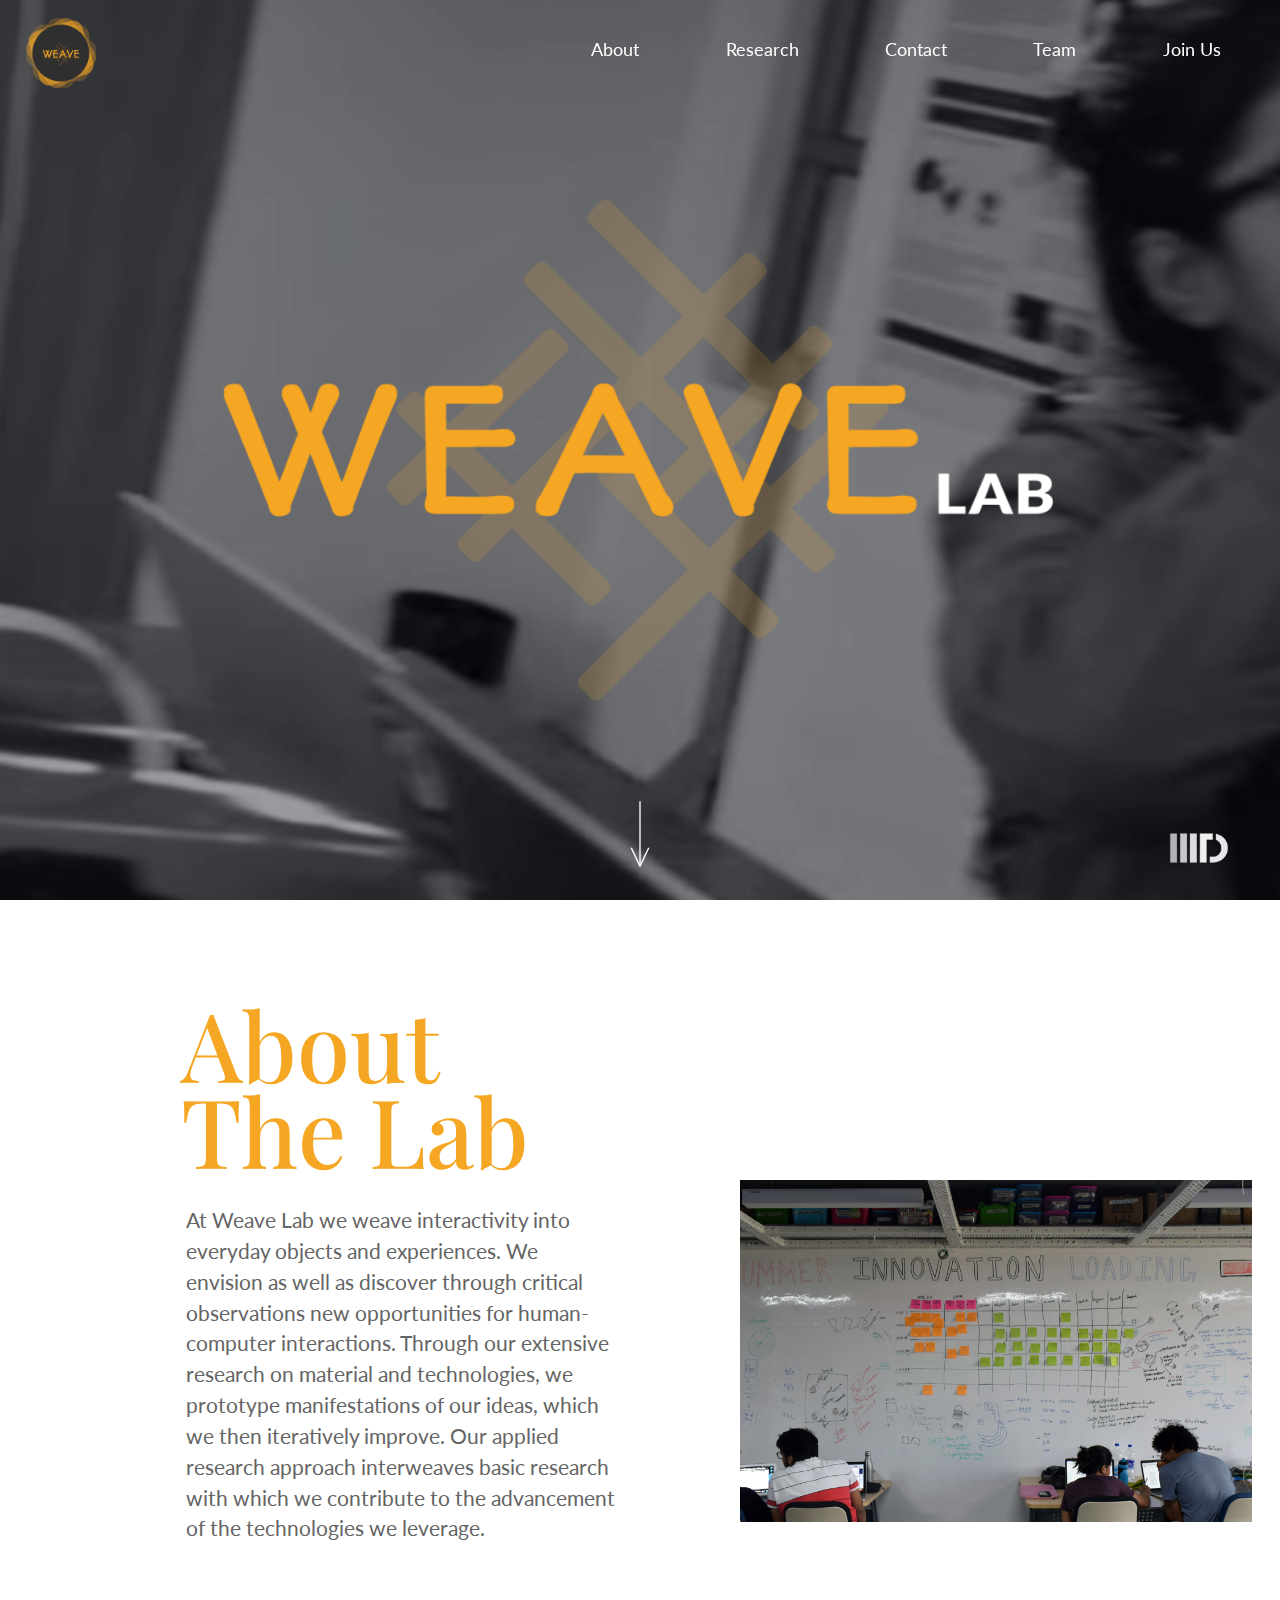
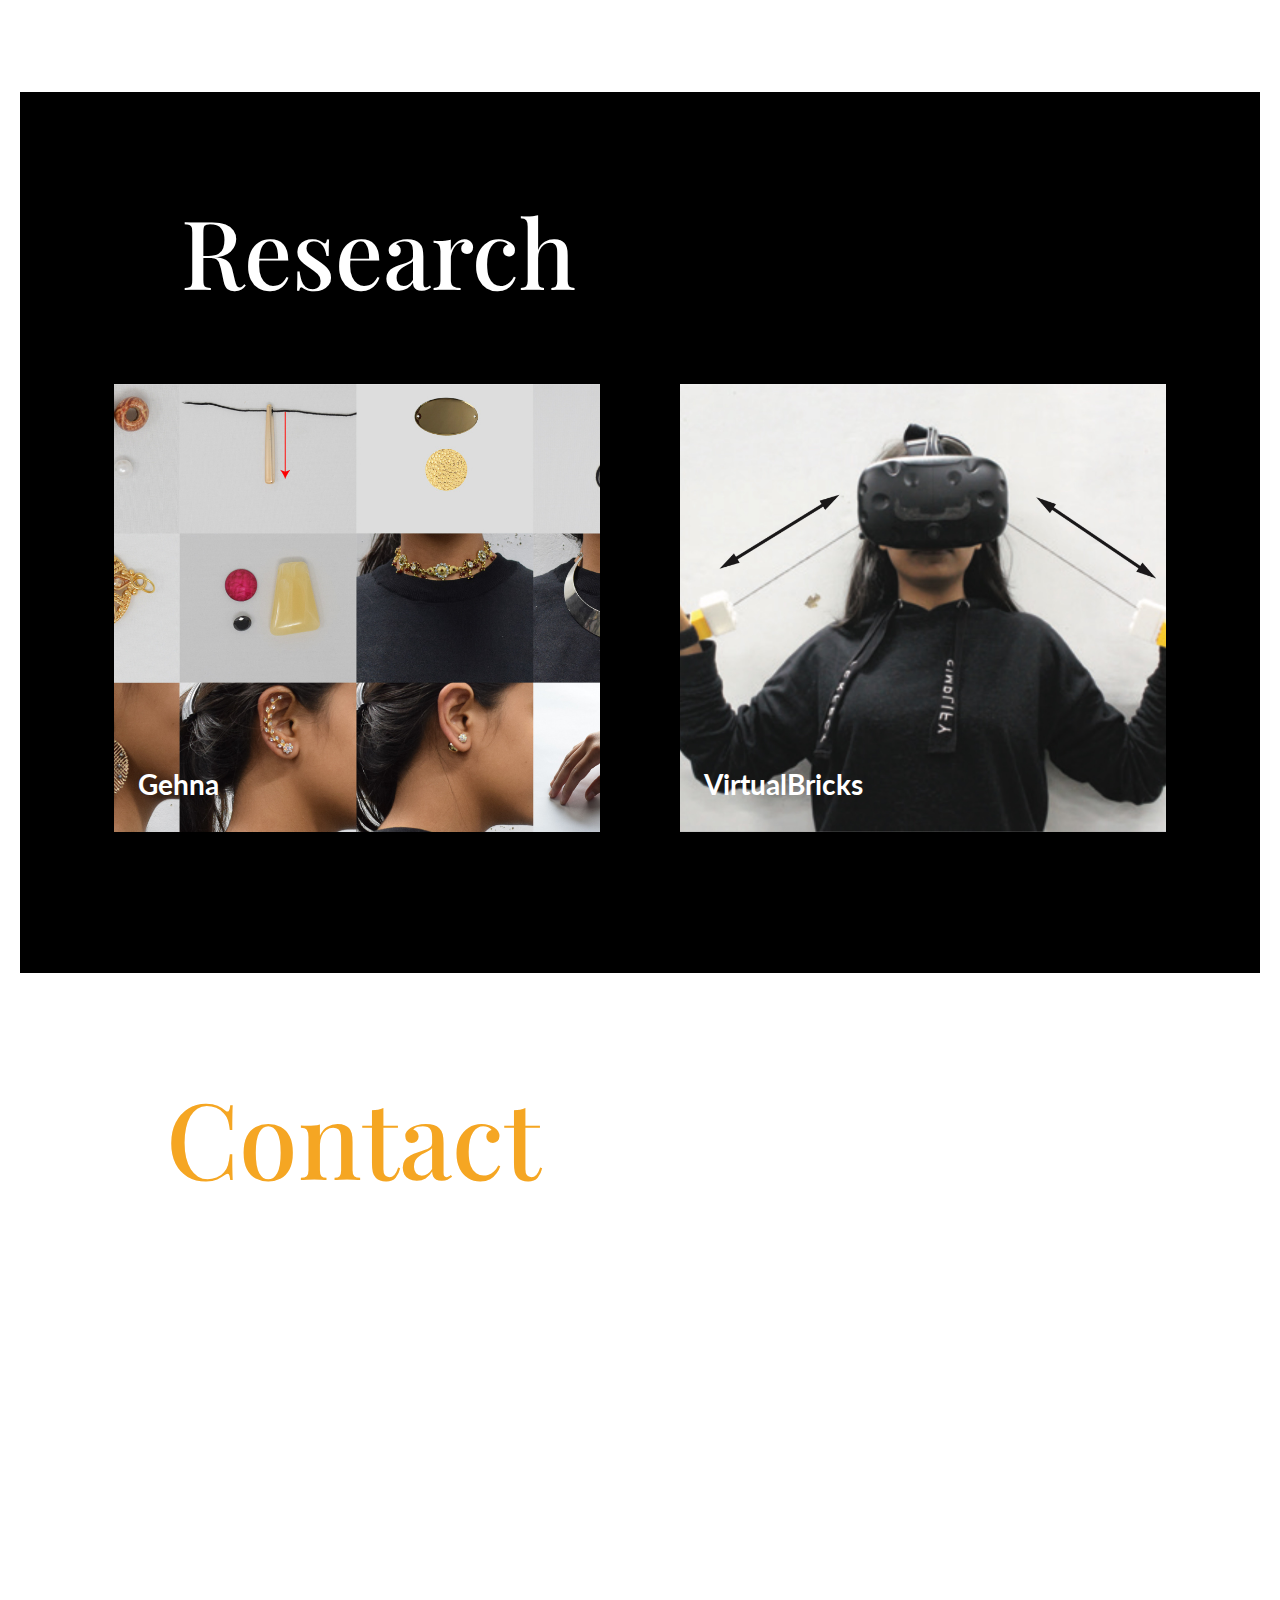
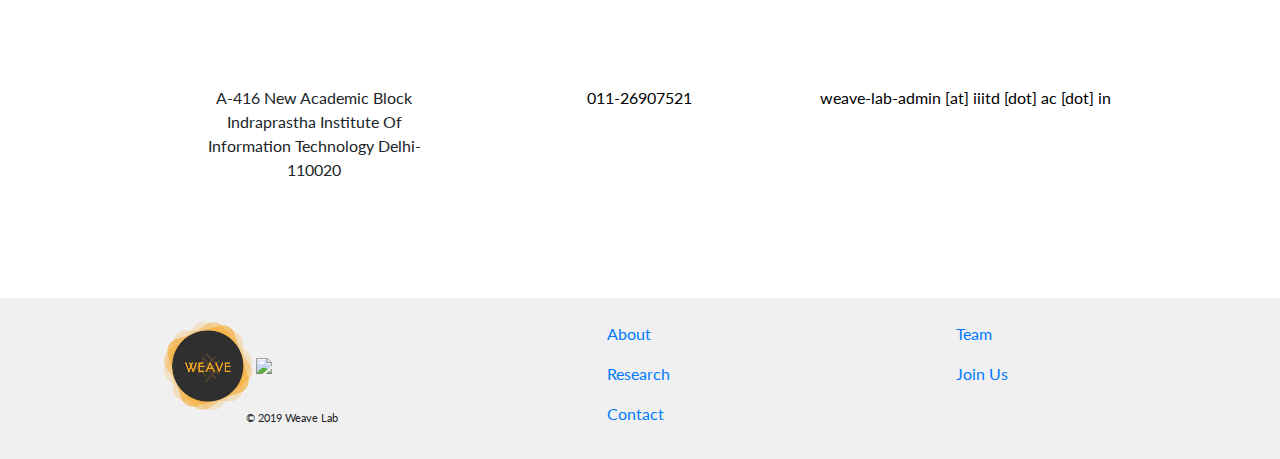
==== index.html @ 2f7e731e "Update index.html" ====
<!DOCTYPE html>
<html lang="en">
<head>
    <meta charset="utf-8"/>
    <meta http-equiv="X-UA-Compatible" content="IE=edge">
    <title>Weave Lab</title>
    <meta name="viewport" content="width=device-width, initial-scale=1, shrink-to-fit=no">
    <script src="./static/jquery-3.2.1.slim.min.js"></script>
    <script src="./static/popper.min.js"></script>
    <script src="./static/bootstrap.min.js"></script>

    <link rel="stylesheet" href="https://maxcdn.bootstrapcdn.com/bootstrap/4.0.0/css/bootstrap.min.css"
          integrity="sha384-Gn5384xqQ1aoWXA+058RXPxPg6fy4IWvTNh0E263XmFcJlSAwiGgFAW/dAiS6JXm" crossorigin="anonymous">
    <link rel="stylesheet" href="https://use.fontawesome.com/releases/v5.6.3/css/all.css"
          integrity="sha384-UHRtZLI+pbxtHCWp1t77Bi1L4ZtiqrqD80Kn4Z8NTSRyMA2Fd33n5dQ8lWUE00s/" crossorigin="anonymous">
    <link rel="stylesheet" type="text/css" media="screen" href="./static/style.css"/>
    <link rel="stylesheet" type="text/css" media="screen" href="./static/media_style.css"/>
    <link href="https://fonts.googleapis.com/css?family=Lato|Playfair+Display" rel="stylesheet">
    <!-- <script src="../static/jquery.scrollify.js" ></script> -->
    <!-- <script src="../static/jquery.scrollTo.min.js" ></script> -->
    <script src="./static/js/main.js"></script>
    <!-- <script src="main.js"></script> -->
</head>

<body data-spy="scroll" data-offset="400" data-target="#menu">
<header>
    <nav class="navbar navbar-expand-lg navbar-dark fixed-top" id="menu">
        <a class="navbar-brand" href="#home"><img src="./static/logo.png" class="logo"></a>
        <button class="navbar-toggler collapsed" type="button" data-toggle="collapse" data-target="#navbarNav"
                aria-controls="navbarNav" aria-expanded="false" aria-label="Toggle navigation">
            <!-- <span class="navbar-toggler-icon"></span> -->
            <span class="icon-bar"></span>
            <span class="icon-bar"></span>
            <span class="icon-bar"></span>
            <span class="sr-only">Toggle navigation</span>

        </button>
        <div class="collapse navbar-collapse" id="navbarNav">
            <ul class="navbar-nav  ml-auto">
                <li class="nav-item">
                    <a class="nav-link" href="#about">About</a>
                </li>
                <li class="nav-item">
                    <a class="nav-link" id="researchDiv" href="#research">Research</a>
                </li>
                <li class="nav-item">
                    <a class="nav-link" href="#contact">Contact</a>
                </li>
                <li class="nav-item">
                    <a class="nav-link" href="docs/team.html">Team</a>
                </li>
                <li class="nav-item">
                    <a class="nav-link" href="docs/joinus.html">Join Us</a>
                </li>
            </ul>
        </div>
    </nav>
</header>

<!-- landing page -->
<section class="home" data-section-name="home" id="home">
    <div class="jumbotron jumbotron-fluid bg_video">
        <video playsinline autoplay muted loop poster="./static/final-poster.png">
            <source src="./static/final.webm" type="video/webm">
            <source src="./static/final.m4v" type="video/mp4">


        </video>

        <div class="container weave_logo justify-content-center align-items-center">
            <img class="img-fluid" src="./static/WeaveLab.png" alt=""/>
        </div>

        <div class="container-fluid scrollDown justify-content-center">
            <a href="#about"> <img class="img-fluid" src="./static/down_arrow.svg" alt=""/> </a>
        </div>

        <ul class="container social_media">
            <li><a href="https://github.com/weave-lab-iiitd"><i class="fab fa-github fa-3x"></i></a></li>
            <li><a href="https://twitter.com/WeaveIIITD"><i class="fab fa-twitter fa-3x"></i></a></li>
        </ul>

        <div class="container iiitd_logo">
            <a href="https://www.iiitd.ac.in/"><img class="img-fluid" src="./static/iiitd.png" alt=""/> </a>
        </div>


    </div>
</section>

<!-- About Page -->
<section class="about" data-section-name="about" id="about">
    <div class="container-fluid">
        <h1>About<br>The Lab</h1>
        <div class="row">
            <div class="col about-data">
                <p>At Weave Lab we weave interactivity into everyday objects and experiences. We envision as well as
                    discover through critical observations new opportunities for human-computer interactions. Through
                    our extensive research on material and technologies, we prototype manifestations of our ideas, which
                    we then iteratively improve. Our applied research approach interweaves basic research with which we
                    contribute to the advancement of the technologies we leverage.
                </p>
                <div id="carouselAbout" class=" carousel slide" data-ride="carousel">
                    <div class="carousel-inner">
                        <div class="carousel-item active">
                            <img class="d-block w-100" src="./static/carousel1.png" alt="First slide"/>
                        </div>
                        <div class="carousel-item">
                            <img class="d-block w-100" src="./static/carousel1.png" alt="Second slide"/>
                        </div>
                    </div>
                </div>
            </div>
        </div>
    </div>
</section>

<!-- researches page -->
<section id="research" style="margin-left:20px; margin-right:20px;">
    <div class="container-fluid research ">
        <div class="row">
            <div class="col-8">
                <h1>Research</h1>
            </div>
            <div class="col-4" style="position: relative;">
                <!--<a href="docs/research.html" class="see_more"><h5>See More<img src="static/down_arrow.svg"
                                                                               style="transform: rotate(-90deg);padding-top: 50px;width:0.7em;"/> -->
                </h5></a>
            </div>
        </div>
        <div class="container">
            <div class="row justify-content-center">
                <div class="col-sm-6 col-lg-6 col-md-6 re_img">
                    <a href="docs/projects/gehna.html">
                        <img src="./static/gehna.jpg" alt="lego"/>
                    </a>
                    <!--<h4><em>Research Topic</em></h4>-->
                    <h3 style="color: white; position: absolute;z-index:1;">Gehna</h3>
                </div>
                <div class="col-sm-6 col-lg-6 col-md-6 re_img">
                    <a href="docs/projects/lpvr.html">
                        <img src="./static/lpvr.jpg" alt="lego"/>
                    </a>
                    <!--<h4><em>Research Topic</em></h4>-->
                    <h3 style="color: white; position: absolute;z-index:1;">VirtualBricks</h3>
                </div>
            </div>
        </div>
        <div class="row justify-content-center">
            <div class="col-12 justify-content-center mob_seeMore">
                <div>
                    <!--<a href="docs/research.html">-->
                        <!--<h5 style="font-size: 1rem;">See More-->
                            <!--<img src="static/down_arrow.svg"-->
                                 <!--style="transform: rotate(-90deg);padding-top: 50px;width:0.8rem;"/>-->
                        <!--</h5>-->
                    <!--</a>-->
                </div>
            </div>
        </div>
    </div>
</section>
<!--&lt;!&ndash;-->
<section id="contact">
    <div class="container-fluid contact">
        <h1>Contact</h1>
        <div class="row">
            <div class="col-lg-12 col-sm-12 col-12 google-maps">
                <iframe src="https://www.google.com/maps/embed?pb=!1m18!1m12!1m3!1d3504.8698517475905!2d77.2717716!3d28.5436314!2m3!1f0!2f0!3f0!3m2!1i1024!2i768!4f13.1!3m3!1m2!1s0x390ce3f2356f7613%3A0xdb65e93007d35437!2sWeave+Lab+IIIT+Delhi!5e0!3m2!1sen!2sin!4v1546940021182"
                        width="600" height="450" frameborder="0" style="border:0" allowfullscreen></iframe>
            </div>
        </div>
        <br>
        <div class="row" style="text-align: center;">
            <div class="col-xl-4 col-lg-4 col-md-12 col-sm-12 col-xs-12 address">
                <i class="fas fa-home colorify fa-3x" aria-hidden="true"></i>
                <br>
                <p>A-416 New Academic Block
                    Indraprastha Institute Of
                    Information Technology
                    Delhi-110020</p>
            </div>
            <div class="col-xl-4 col-lg-4 col-md-12 col-sm-12 col-xs-12">
                <i class="fas fa-phone colorify fa-3x" aria-hidden="true"></i>
                <br>
                <p class="mailer"><a href="tel:+911126907521">011-26907521</a></p>
            </div>
            <div class="col-xl-4 col-lg-4 col-md-12 col-sm-12 col-xs-12">
                <i class="fas fa-envelope colorify fa-3x" aria-hidden="true"></i>
                <br>
                <p class="mailer"><a href="mailto:weave-lab-admin@iiitd.ac.in">weave-lab-admin [at] iiitd [dot] ac [dot]
                    in</a></p>
            </div>

        </div>


    </div>

    </div>
</section>

<!-- Footer -->
<footer class="page-footer font-small mdb-color pt-4 mt-5" style="background-color: rgb(240,240,240); position: relative; z-index: 1; margin-top: 5rem;">

    <!-- Footer Links -->
    <div class="container text-center text-md-left">

        <!-- Footer links -->
        <div class="row text-center text-md-left pb-3">

            <!-- Grid column -->
            <div class="col-md-3 col-lg-3 col-xl-3 mx-auto">
                <!--<h6 class="text-uppercase mb-4 font-weight-bold">Weave Lab</h6>-->
                <img src="./static/logo.png" style="width: 5.5rem;">
                <img src="./static/iiitd-greyscale.png" style="width: 10rem;">
                <p style="text-align: center; font-size: 0.7rem;" >&copy; 2019 Weave Lab</p>
            </div>
            <!-- Grid column -->

            <hr class="w-100 clearfix d-md-none">

            <!-- Grid column -->
            <div class="offset-col-md-2 col-lg-2 col-xl-2 mx-auto">
                <!--<h6 class="text-uppercase mb-4 font-weight-bold">Products</h6>-->
                <p class="footer-link">
                    <a href="#about">About</a>
                </p>
                <p class="footer-link">
                    <a href="#research">Research</a>
                </p>
                <p class="footer-link">
                    <a href="#contact">Contact</a>
                </p>

            </div>
            <!-- Grid column -->


            <!-- Grid column -->
            <div class="col-md-3 col-lg-2 col-xl-2 mx-auto">
                <!--<h6 class="text-uppercase mb-4 font-weight-bold">Useful links</h6>-->
                <p class="footer-link">

                    <a href="docs/team.html">Team</a>
                </p>
                <p class="footer-link">
                    <a href="docs/joinus.html">Join Us</a>
                </p>

            </div>

            <!-- Grid column -->
            <hr class="w-100 clearfix d-md-none">

            <!-- Grid column -->

        </div>

        <!-- Grid row -->
        <div class="row">
            <div class="offset-lg-4 col-lg-4">

            </div>
        </div>
    </div>
    <!-- Footer Links -->

</footer>
<!-- Footer -->
</body>
</html>
---- static/style.css ----
html * {
  font-family: 'Lato', sans-serif;
  scroll-behavior: smooth;
}
body {
  margin: 0;
}

.logo {
  height:3.5em;
  width: 3.5em;
  transition: all 0.4s ease;
  /* margin-bottom: 20px; */
}

.navbar {
  background-color: transparent;
  color: white;
  transition: all 0.4s ease;
}
.navbar-dark .navbar-nav .nav-link{
  color: white;
  margin-right: 2em;
  margin-left: 2em;
  font-size: 1.1rem;
  transition: all 0.2s ease;
}
.navbar-dark .navbar-nav .nav-link:hover{
  color: #F5A623;
}


.navbar-dark .navbar-toggler{
  border-color: transparent;
}
.navbar-dark .navbar-toggler .icon-bar {
  background-color: rgb(255, 255, 255);
}
.navbar-dark .navbar-toggler .icon-bar {
  display: block;
  width: 22px;
  height: 2px;
  border-radius: 2px;
  transition:0.2s;
}
.navbar-dark .navbar-toggler .icon-bar + .icon-bar {
  margin-top: 5px;
}
.navbar-toggler .icon-bar:nth-of-type(1) {
  transform: translateX(0px) rotate(45deg);
  transform-origin: 0% 0%;
}
.navbar-toggler.collapsed .icon-bar:nth-of-type(1) {
  transform: rotate(0);
}
.navbar-toggler .icon-bar:nth-of-type(2) {
  width: 0;
}
.navbar-toggler.collapsed .icon-bar:nth-of-type(2) {
  width: 22px;
}
.navbar-toggler .icon-bar:nth-of-type(3) {
  transform: translateX(0px) translatey(1px) rotate(-45deg);
  transform-origin: 0% 100%;
}
.navbar-toggler.collapsed .icon-bar:nth-of-type(3) {
  transform: rotate(0);
}

.navbar-dark .navbar-nav .nav-link{
  text-align: center;
}

#menu.scrolling{
  background-color: rgba(255, 255, 255) !important;
  margin-top: -10px;
  padding-bottom: 0;
  transition: all 0.4s ease;
}
.scrolling .navbar-toggler .icon-bar{
  background-color: black;
}
.scrolling .navbar-nav .nav-link, .scrolling .navbar-nav .nav-link:visited{
  color: black;
}
.scrolling .navbar-nav .nav-link:hover, .scrolling .navbar-nav .nav-link.active{
  color: #F5A623;
}
.navbar-brand {
  padding-left: 0.5em;
  padding-bottom: 0;
  margin-top: 5px;
  margin-bottom: 5px;
  transition: all 0.4s ease;

}

.bg_video {
  position: relative;
  display: flex;
  overflow: hidden;
  margin: 0;
  min-height: 100%;
  min-width: 100%;
  height:100vh;
  background-color:black;
}

video {
  bottom: 0;
  height: 100%;
  left: 0;
  -o-object-fit: cover;
  object-fit: cover;
  position: absolute;
  right: 0;
  top: 0;
  width: 100%;
  transform: scale(1.35);
}

.weave_logo{
  position: relative;
  display: flex;
  /* align-items: center; */
  z-index: 2;

}
.weave_logo img{
  max-width: 75%;
  height: auto;
}

.iiitd_logo{
  position: absolute;
  z-index: 3;
  bottom: 0;
  right: 0;
  width: auto;
}
.iiitd_logo img{
  min-width: 100px;
  width: 6vw;
  height: auto;
  padding-right: 2em;
  padding-bottom: 2em;
}
.social_media{
  position: fixed;
  z-index: 3;
  bottom: 0;
  left: 0;
  width: auto;
}
.social_media li{
  list-style-type: none;
  margin: 1em;
  margin-top: 2em;
}
.social_media li a{
  /* margin: 3em; */
  font-size: 0.7em;
  color: white;
  z-index: 5;
  transition: 0.4s;
}
.colorify {
  color: #F5A623;
  padding-top: 5vh;
  padding-bottom: 2vh;
}

.scrollDown{
  position: absolute;
  z-index: 3;
  color: white;
  bottom:2em;
  text-align: center;

}
@keyframes scrollx {
  0%{ opacity: 0; transform: translateY(-20px);}
  30%{ opacity: 1; transform: translateY(-10);}
  70% { opacity: 1; transform: translateY(0); }
  100% { opacity: 0; transform: translateY(10px); }
}
@-webkit-keyframes scrollx {
  0%{ opacity: 0; transform: translateY(-20);}
  30%{ opacity: 1; transform: translateY(-10px);}
  70% { opacity: 1; transform: translateY(0); }
  100% { opacity: 0; transform: translateY(10px); }
}


.scrollDown a img{
  -webkit-animation: scrollx 1.5s linear infinite ;
  animation: scrollx 1.5s linear infinite ;
}
.about{
  position: relative;
  padding-top: calc(50px + 4vw);
  margin-left: 0;
  margin-bottom: 100px;
  padding-left: 13vw;

}
.about h1{
  font-family: 'Playfair Display', serif;
  color: #F5A623;
  font-size: calc(70px + 2vw);
  line-height: calc(60px + 2vw);
  float: inherit;
}

.about .about-data p{
  padding-top: 1.2em;
  padding-left: 0.2em;
  margin-bottom: 3rem;
  font-size: calc(18px + 0.2vw);
  width: 34vw;
  float: left;
  color: rgb(100, 100, 100);
}

.about .about-data .carousel{
  width: 40vw;
  height: auto;
  float: right;
  margin-right: 1vw;
}

.research{
  position: relative;
  background-color: black;
  padding-top: calc(50px + 4vw);
  padding-bottom: 100px;
  /*margin-bottom: -100px;*/
}

.research h1{
  position: relative;
  font-family: 'Playfair Display', serif;
  color: white;
  font-size: calc(70px + 2vw);
  padding-left: calc(13vw - 20px);
  margin-bottom: calc(50px + 2vw);
  width: 60vw;
  z-index: 1;
}

.see_more h5{
  position: absolute;
  color: white;
  z-index: 3;
  bottom: calc(10px + 2vw);
  padding-left: 5vw;
}
.research .row .see_more h5:hover{
  text-decoration: underline;
}

.research .container{
  max-width: 90vw;
}
.research .container .row{
}
.re_img{
  position: relative;
  padding-left: 0;
  padding-right: 0;
  overflow: hidden;
  max-width: 38vw;
  margin: 0px 40px;
  margin-bottom: 40px;
  background-color: rgb(255, 255, 255);
  height: 35vw;
}
.re_img h4{
  position: absolute;
  top:5%;
  left: 5%;
  z-index: 10;
  color: black;
}
.re_img h3{
  position: absolute;
  font-weight: 700;
  bottom:5%;
  left: 5%;
  z-index: 10;
  color: black;
}
.re_img a img {
  -webkit-transition: 0.6s ease;
  transition: 0.6s ease;
  z-index: 1;
  opacity: 1;
  position: absolute;
  height: 100%;
  width: auto;
  -o-object-fit: cover;
  object-fit: cover;
}
.re_img:hover a img{
  transform:scale(1.1);
  -webkit-transform: scale(1.1);
  z-index: 1;
  opacity: 0.6;
}

.mob_seeMore{
  visibility: hidden;
  color: white;
  height: 0;
  padding-left: 42vws;
  text-decoration-color: white;
  /*font-size: 100vw;*/
}

img{
  max-height: 100%;
  max-width: 100%;
}

.col-sm-6, .col-md-6{
  flex: 0 0 75%;
}

.contact h1{
  font-family: 'Playfair Display', serif;
  color: #F5A623;
  font-size: calc(80px + 2vw);
  margin-bottom: calc(40px + 1vw);

  /*line-height: calc(60px + 2vw);*/
  float: inherit;
}
.contact{
  position: relative;
  padding-top: calc(50px + 4vw);
  margin-left: 0;
  margin-bottom: 100px;
  padding-left: 13vw;
  padding-right: 13vw;

}

.google-maps {
  position: relative;
  padding-bottom: 30vw; /* This is the aspect ratio */
  height: 0;
  overflow: hidden;
}
.google-maps iframe {
  position: absolute;
  top: 0;
  left: 0;
  width: 100% !important;
  height: 100% !important;
}

.address {
  padding-left: 3vw;
  padding-right: 3vw;
}

.mailer > a{
  color: black;
}
---- static/media_style.css ----
/* // Small devices (landscape phones, 576px and up) */
@media (max-width: 576px) {
    .social_media li a{
        font-size: 0.4em;
    }

    .social_media li{
        margin: 0.4em;
        margin-top: 1.5em;
    }
    .iiitd_logo img{
        min-width: 75px;
        padding-right: 0.5em;
        padding-bottom: 2em;
    }
    .navbar-brand {
        padding-left: 0.5em;
        padding-bottom: 0;
        margin-top: 10px;
        margin-bottom:10px;
    }
    .logo {
        height:2.5em;
        width: 2.5em;
    }
    .about{
        padding-top: 100px;
        margin-left: 0;
        margin-right: 0;
        padding-left: 13vw;
        padding-right: 13vw;
        width: 100%;
    }
    .about h1{
        font-size: 10vw;
        line-height: 9.5vw;
        text-align: center;
    }
    .about .about-data p{
        padding-top: 1.2em;
        padding-left: 0.2em;
        font-size: 4vw;
        width: auto;
        text-align: center;
        margin-bottom: 2rem;
    }
    .about .about-data .carousel{
        display: block;
        margin-left: auto;
        margin-right: auto;
        width: 80%;
        float: none;
    }

    .contact{

        margin-left: 0;
        margin-right: 0;
        padding-left: 13vw;
        padding-right: 13vw;
        width: 100%;
    }
    .contact h1{
        font-size: 10vw;
        line-height: 9.5vw;
        text-align: center;
    }
    .re_img{
        height: 55vw;
        max-width: 55vw;
    }
    .see_more h5{
        visibility: hidden;
    }
    .col-8{
        flex: 0 0 100%;
        max-width: 100%;
    }
    .research {
        padding-bottom: 0;
    }
    .research h1{
        padding: 0 0;
        text-align: center;
        width: auto;
        font-size: calc(20px + 7vw);

    }
    .mob_seeMore{
        visibility: visible;
        height: auto;
        padding-left: 32vw;
        color: white;
        /*font-size: 100px;*/
    }

    .mob_seeMore > div > a{
        font-size: 1rem;
    }

    .mob_seeMore > div > a:link {
        color: white;
    }
    .mob_seeMore > div > a:hover {
        color: white;
    }
    .address {
        padding-left: 5vw;
        padding-right: 5vw;
    }
}


/* // Medium devices (tablets, 768px and up) */
@media (min-width: 576.1px) and (max-width: 768px) {
    .about{
        padding-top: 150px;
        margin-left: 0;
        margin-right: 0;
        padding-left: 13vw;
        padding-right: 13vw;
        width: 100%;
    }
    .about h1{
        font-size: 10vw;
        line-height: 9.5vw;
        text-align: center;
    }
    .about .about-data p{
        padding-top: 1.2em;
        padding-left: 0.2em;
        font-size: 3vw;
        width: auto;
        text-align: center;
        margin-bottom: 2rem;
    }
    .about .about-data .carousel{
        display: block;
        margin-left: auto;
        margin-right: auto;
        width: 60%;
        float: none;
    }
    .contact{
        margin-left: 0;
        margin-right: 0;
        padding-left: 13vw;
        padding-right: 13vw;
        width: 100%;
    }
    .contact h1{
        font-size: 10vw;
        line-height: 9.5vw;
        text-align: center;
    }
    .re_img{
        height: 55vw;
        max-width: 55vw;
    }
    .see_more h5{
        visibility: hidden;
    }
    .col-8{
        flex: 0 0 100%;
        max-width: 100%;
    }
    .research {
        padding-bottom: 0;
    }
    .research h1{
        padding: 0 0;
        text-align: center;
        width: auto;
    }
    .mob_seeMore{
        visibility: visible;
        color: white;
        height: auto;
        padding-left: 36vw;
        /*font-size: 100px;*/
    }

    .mob_seeMore > div > a{
        font-size: 100px;
    }

    .mob_seeMore > div > a:link {
        color: white;
    }
    .mob_seeMore > div > a:hover {
        color: white;
    }
    .address {
        padding-left: 15vw;
        padding-right: 15vw;
    }
}


/* // Large devices (desktops, 992px and up) */
@media (min-width: 768.1px) and (max-width: 992px) {
    .about{
        margin-left: 0;
        margin-right: 0;
        padding-left: 13vw;
        padding-right: 13vw;
        width: 100%;
    }
    .about h1{
        font-size: 10vw;
        line-height: 9.5vw;
        text-align: center;
    }
    .about .about-data p{
        padding-top: 1.2em;
        padding-left: 0.2em;
        font-size: 2.5vw;
        width: auto;
        text-align: center;
    }
    .about .about-data .carousel{
        display: block;
        margin-left: auto;
        margin-right: auto;
        width: 60%;
        float: none;
    }
    .contact{
        margin-left: 0;
        margin-right: 0;
        padding-left: 13vw;
        padding-right: 13vw;
        width: 100%;
    }
    .contact h1 {
        font-size: 10vw;
        line-height: 9.5vw;
    }
    .re_img{
        height: 55vw;
        max-width: 55vw;
    }
    .see_more{
        visibility: hidden;
    }
    .col-8, .col-12{
        flex: 0 0 100%;
        max-width: 100%;
    }
    .research {
        padding-bottom: 0;
    }
    .research h1{
        padding: 0 0;
        text-align: center;
        width: auto;
    }
    .mob_seeMore{
        visibility: visible;
        height: auto;
        padding-left: 40vw;
    }

    .mob_seeMore > div > a:link {
        color: white;
    }

    .mob_seeMore > div > a:hover {
        color: white;
    }
    .address {
        padding-left: 20vw;
        padding-right: 20vw;
    }
}

/* // Extra large devices (large desktops, 1200px and up) */
@media (min-width: 992.1px) and (max-width: 1200px) {
    .about{
        margin-left: 0;
        margin-right: 0;
        padding-left: 13vw;
        padding-right: 13vw;
        width: 100%;
    }
    .about h1{
        font-size: 10vw;
        text-align: center;
        line-height: 9.5vw;
    }
    .about .about-data p{
        padding-top: 1.2em;
        padding-left: 0.2em;
        font-size: 2.5vw;
        width: auto;
        text-align: center;
    }
    .about .about-data .carousel{
        display: block;
        margin-top: 2em;
        margin-left: auto;
        margin-right: auto;
        width: 60%;
        float: none;
    }
    .contact{
        margin-left: 0;
        margin-right: 0;
        padding-left: 13vw;
        padding-right: 13vw;
        width: 100%;
    }
    .contact h1{
        font-size: 10vw;
        text-align: center;
        line-height: 9.5vw;
    }

}
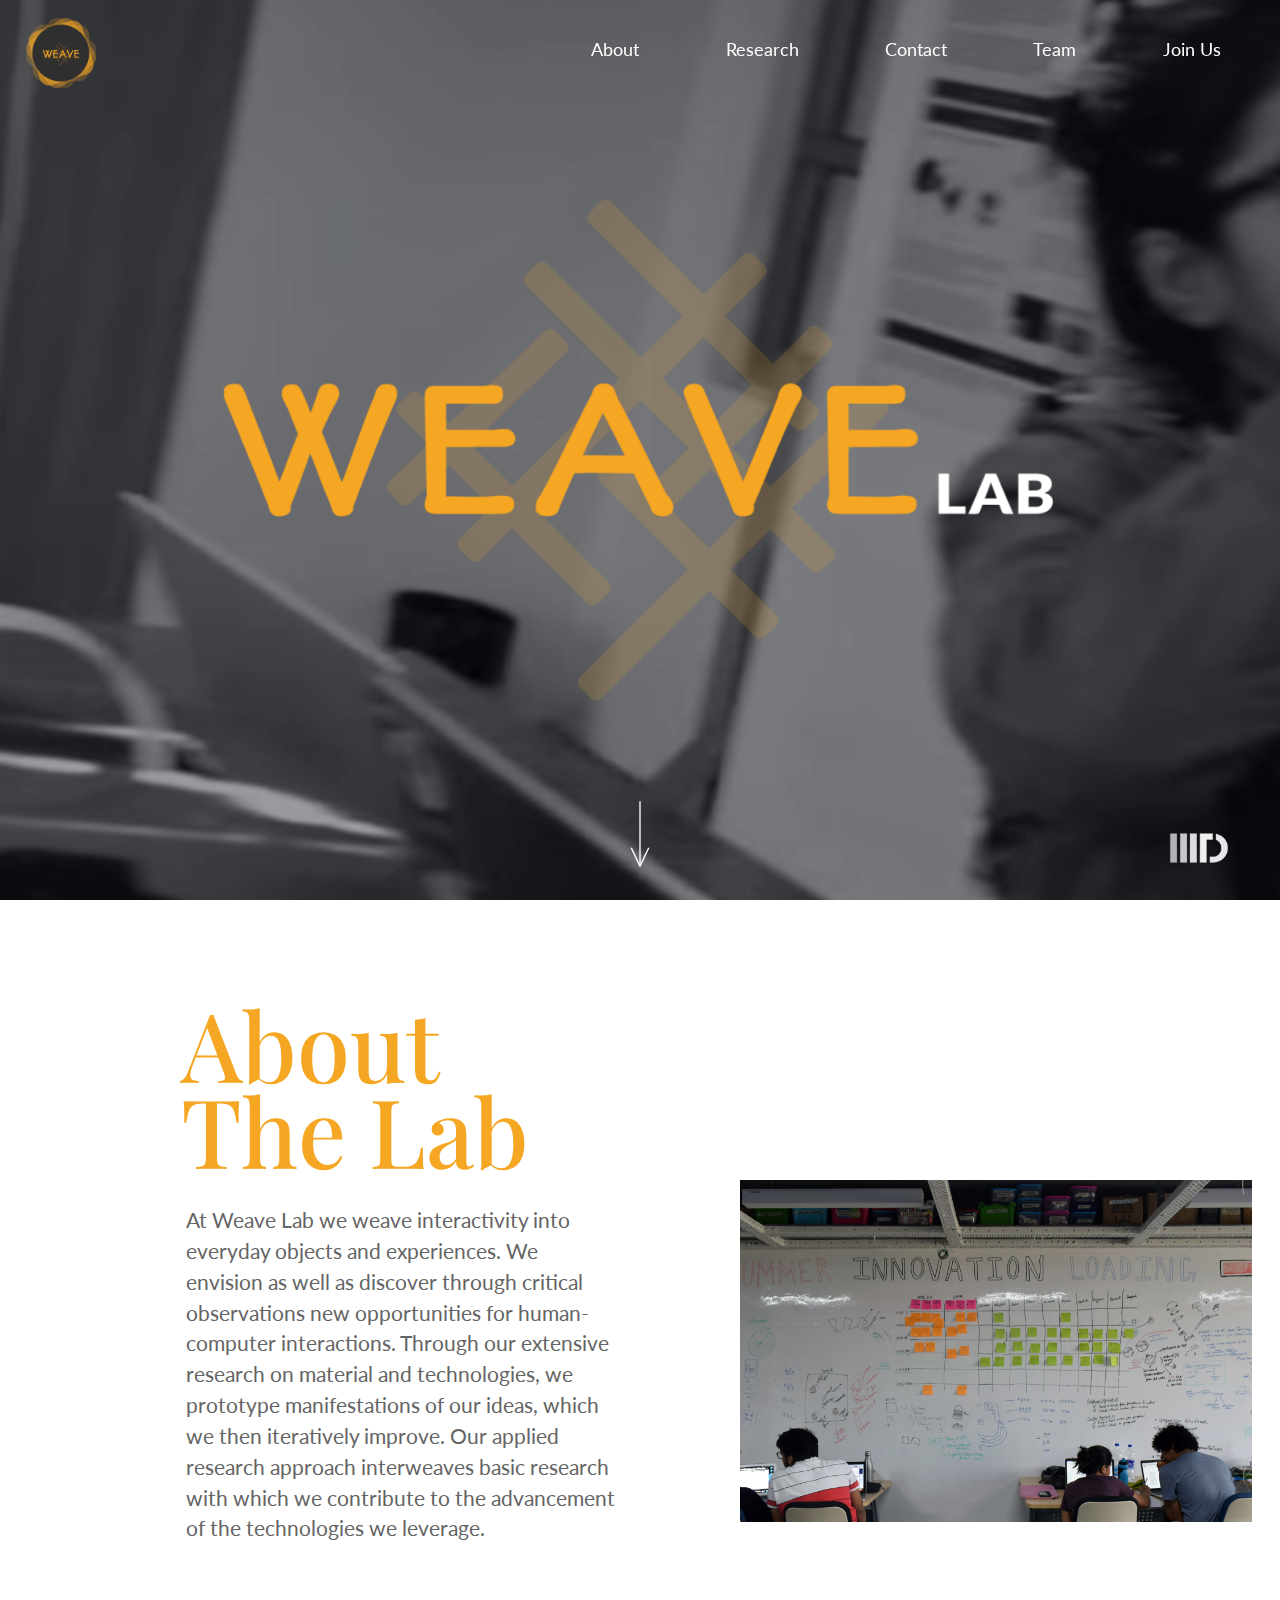
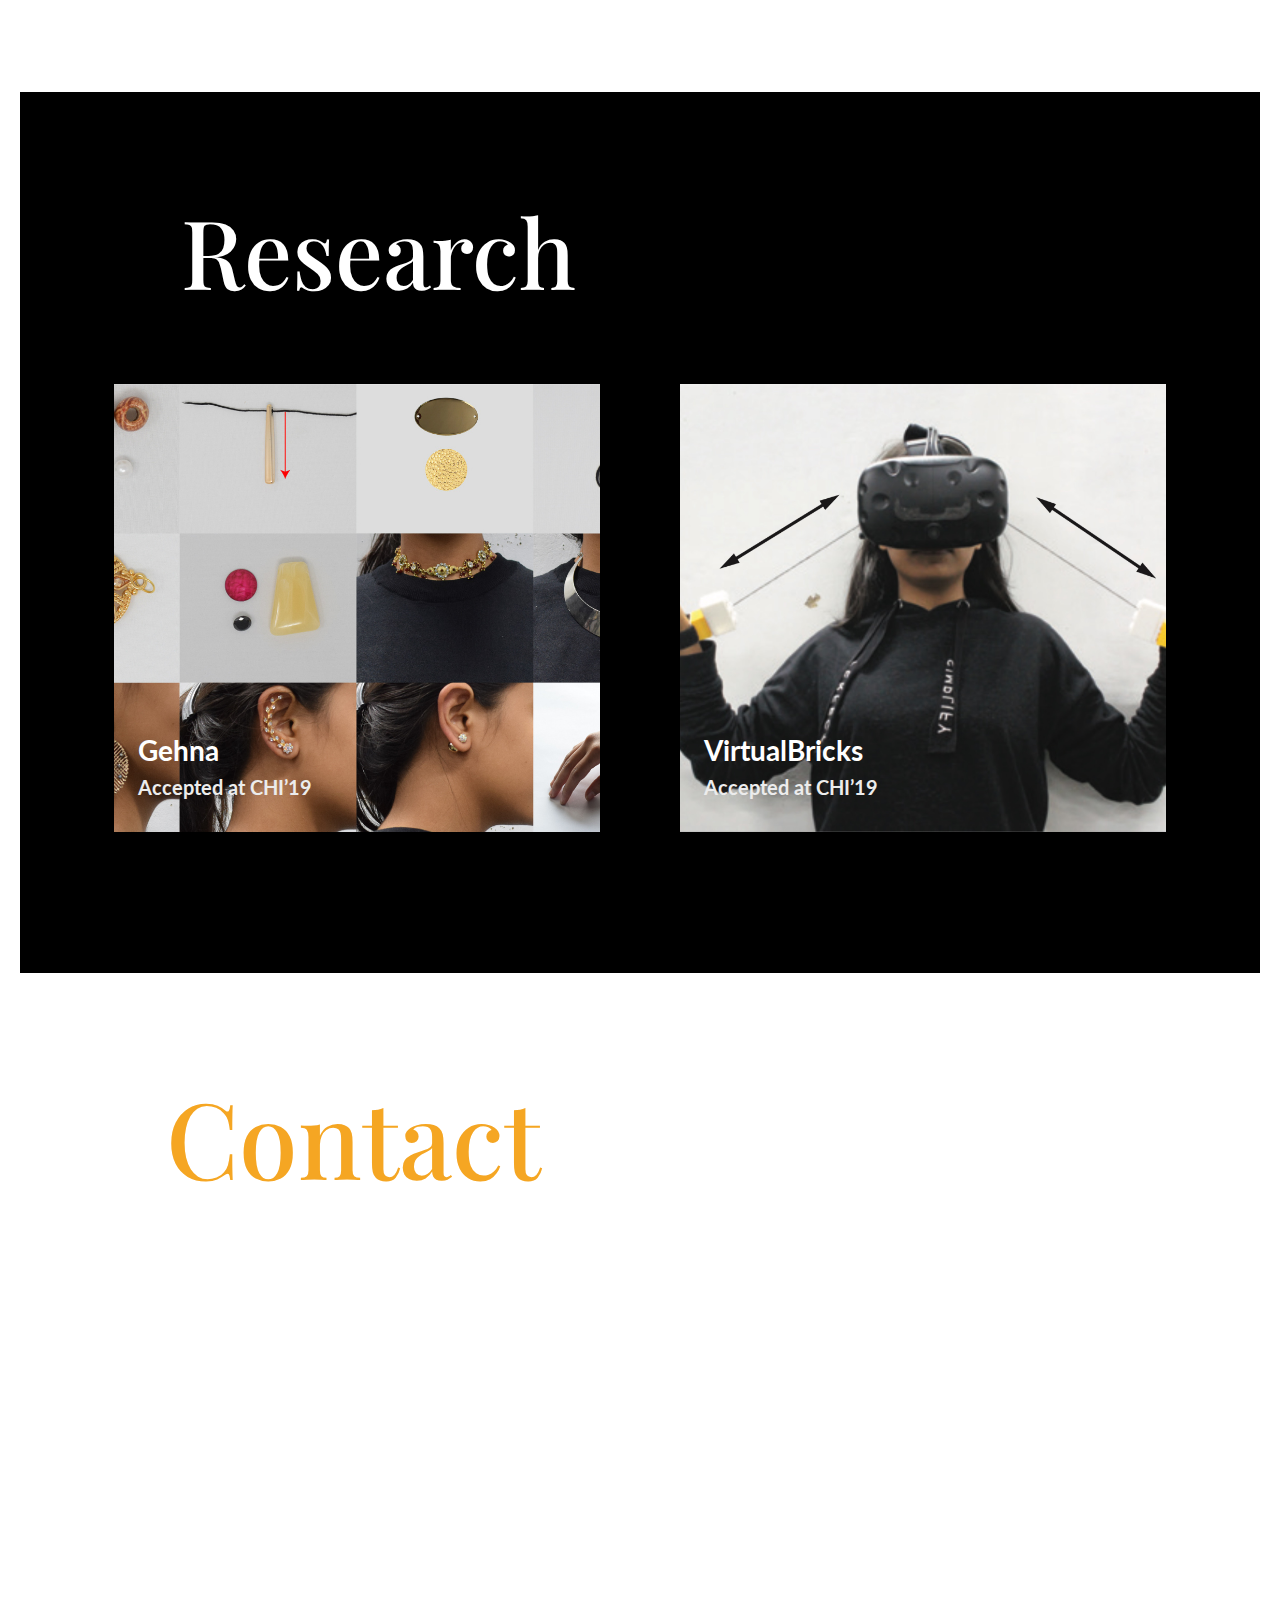
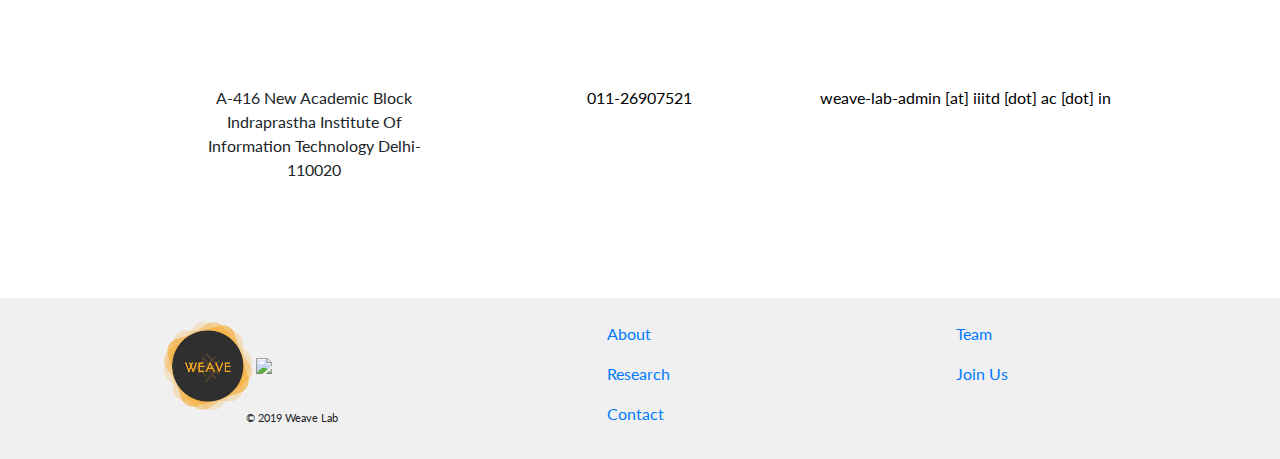
==== commit 57bc1ac0: "Update index.html" ====
--- a/index.html
+++ b/index.html
@@ -132,17 +132,17 @@
             <div class="row justify-content-center">
                 <div class="col-sm-6 col-lg-6 col-md-6 re_img">
                     <a href="docs/projects/gehna.html">
-                        <img src="./static/gehna.jpg" alt="lego"/>
+                        <img src="./static/gehna.jpg" alt="Gehna"/>
                     </a>
                     <!--<h4><em>Research Topic</em></h4>-->
-                    <h3 style="color: white; position: absolute;z-index:1;">Gehna</h3>
+                    <h3 style="color: white; position: absolute;z-index:1;">Gehna <br><span style="color: rgb(236, 236, 236); font-size: 1.25rem;">Accepted at CHI’19</span></h3>
                 </div>
                 <div class="col-sm-6 col-lg-6 col-md-6 re_img">
                     <a href="docs/projects/lpvr.html">
-                        <img src="./static/lpvr.jpg" alt="lego"/>
+                        <img src="./static/lpvr.jpg" alt="VirtualBricks"/>
                     </a>
                     <!--<h4><em>Research Topic</em></h4>-->
-                    <h3 style="color: white; position: absolute;z-index:1;">VirtualBricks</h3>
+                    <h3 style="color: white; position: absolute;z-index:1;">VirtualBricks<br><span style="color: rgb(236, 236, 236); font-size: 1.25rem;">Accepted at CHI’19</span></h3>
                 </div>
             </div>
         </div>
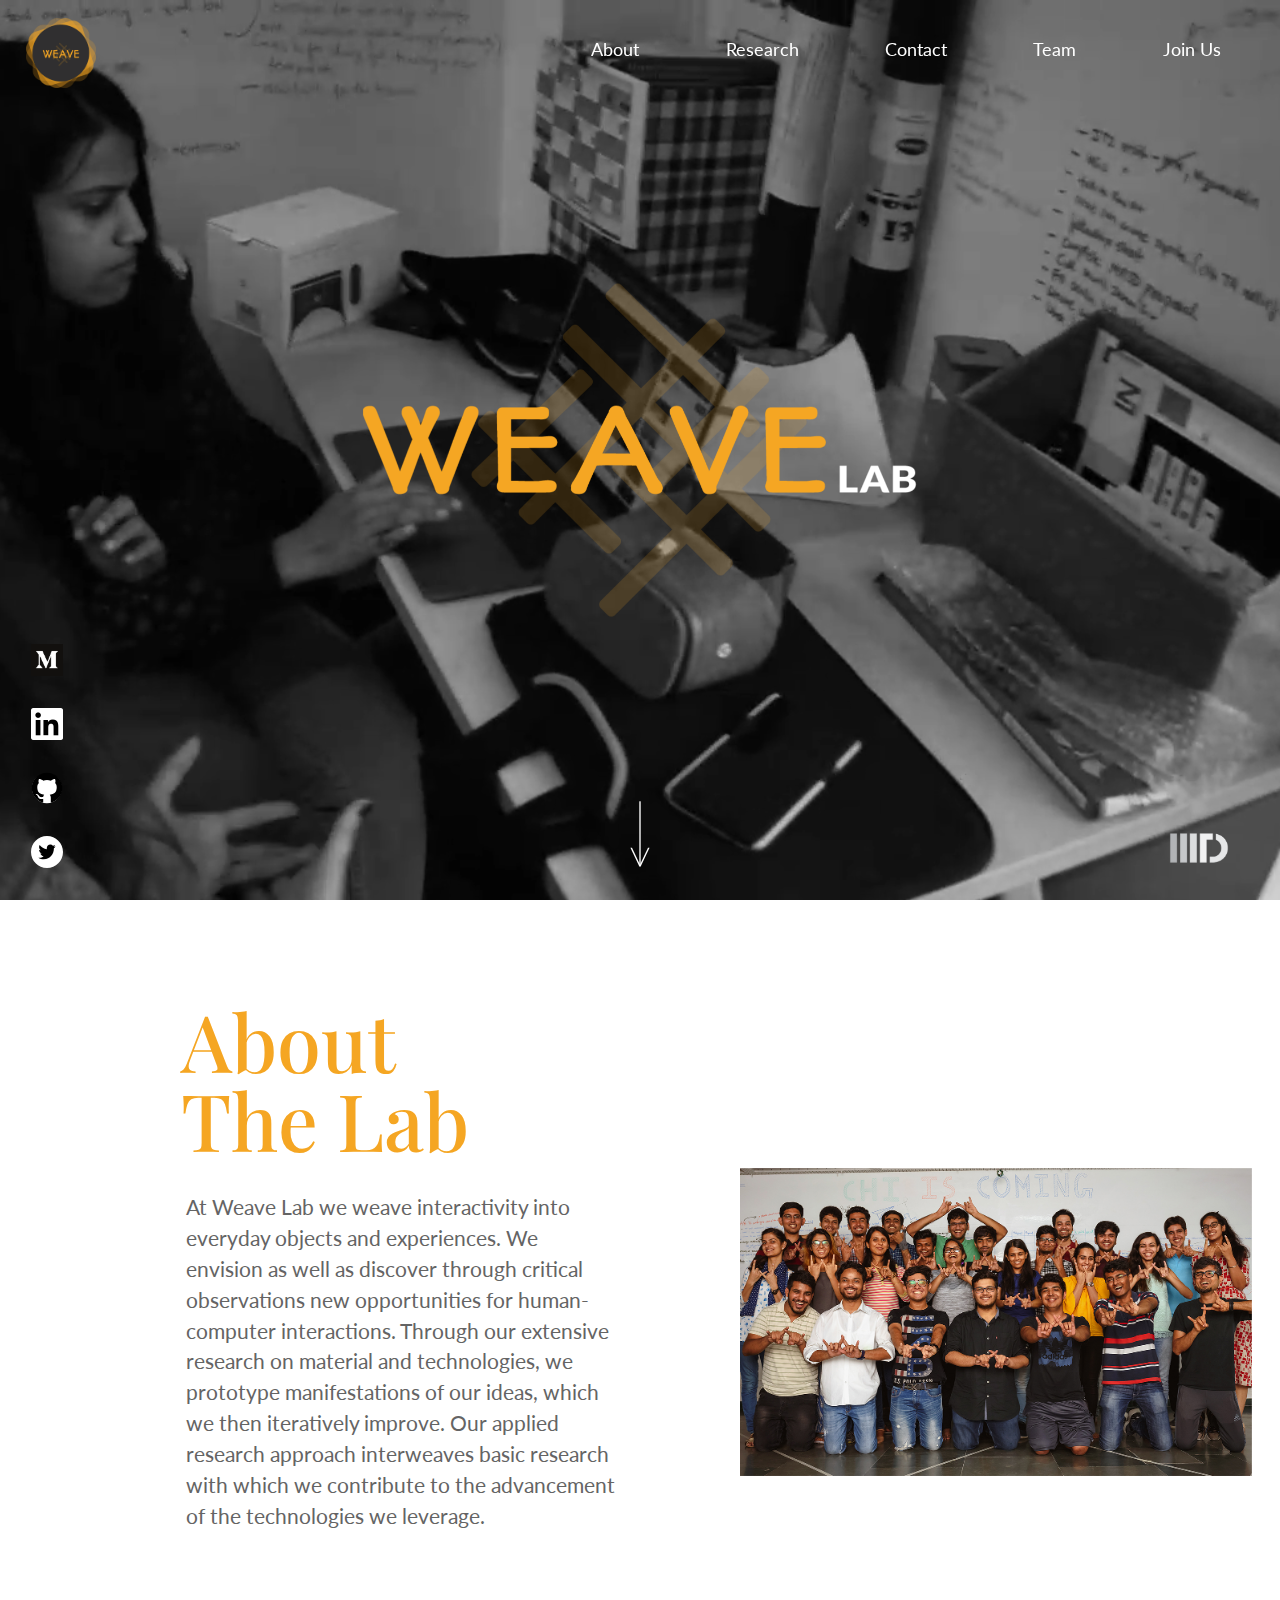
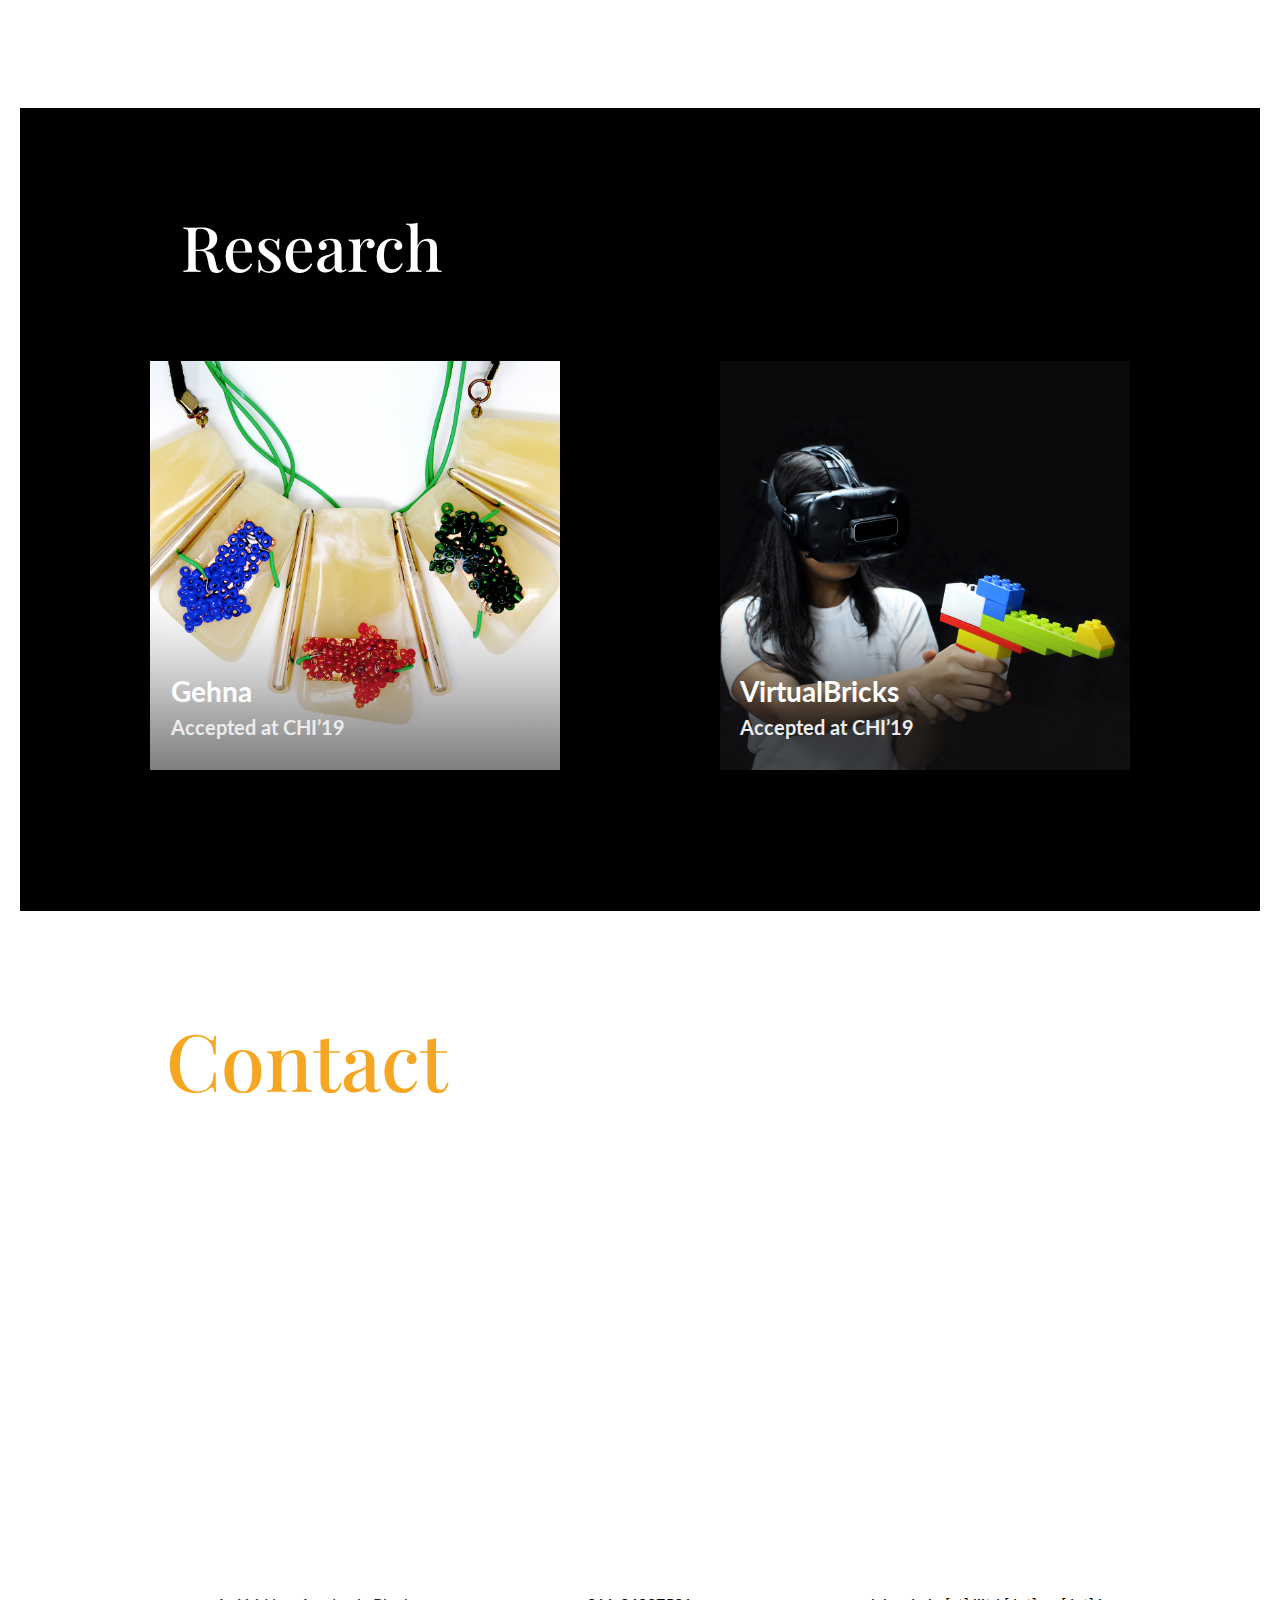
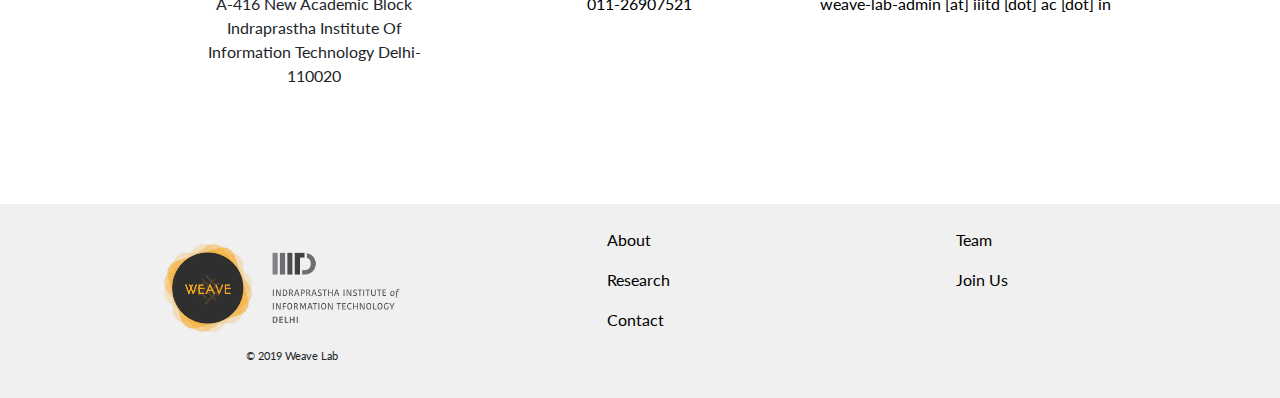
==== commit f09866d8: "Added updated files" ====
--- a/index.html
+++ b/index.html
@@ -61,10 +61,7 @@
 <section class="home" data-section-name="home" id="home">
     <div class="jumbotron jumbotron-fluid bg_video">
         <video playsinline autoplay muted loop poster="./static/final-poster.png">
-            <source src="./static/final.webm" type="video/webm">
-            <source src="./static/final.m4v" type="video/mp4">
-
-
+            <source src="./static/BGvideo.mp4" type="video/mp4">
         </video>
 
         <div class="container weave_logo justify-content-center align-items-center">
@@ -76,8 +73,10 @@
         </div>
 
         <ul class="container social_media">
-            <li><a href="https://github.com/weave-lab-iiitd"><i class="fab fa-github fa-3x"></i></a></li>
-            <li><a href="https://twitter.com/WeaveIIITD"><i class="fab fa-twitter fa-3x"></i></a></li>
+            <li><a href="https://medium.com/iiitd-weave-lab"><img src="./static/medium.png"></a></li>
+            <li><a href="https://www.linkedin.com/company/weavelabiiitd/"><img src="./static/linkedin.png"></a></li>
+            <li><a href="https://github.com/weave-lab-iiitd"><img src="./static/github.svg"></a></li>
+            <li><a href="https://twitter.com/WeaveIIITD"><img src="./static/twitter.svg"></a></li>
         </ul>
 
         <div class="container iiitd_logo">
@@ -103,10 +102,7 @@
                 <div id="carouselAbout" class=" carousel slide" data-ride="carousel">
                     <div class="carousel-inner">
                         <div class="carousel-item active">
-                            <img class="d-block w-100" src="./static/carousel1.png" alt="First slide"/>
-                        </div>
-                        <div class="carousel-item">
-                            <img class="d-block w-100" src="./static/carousel1.png" alt="Second slide"/>
+                            <img class="d-block w-100" src="./static/Weave_grp.jpg" alt="First slide"/>
                         </div>
                     </div>
                 </div>
@@ -116,10 +112,10 @@
 </section>
 
 <!-- researches page -->
-<section id="research" style="margin-left:20px; margin-right:20px;">
+<section id="research" >
     <div class="container-fluid research ">
         <div class="row">
-            <div class="col-8">
+            <div class="col-12">
                 <h1>Research</h1>
             </div>
             <div class="col-4" style="position: relative;">
@@ -135,14 +131,14 @@
                         <img src="./static/gehna.jpg" alt="Gehna"/>
                     </a>
                     <!--<h4><em>Research Topic</em></h4>-->
-                    <h3 style="color: white; position: absolute;z-index:1;">Gehna <br><span style="color: rgb(236, 236, 236); font-size: 1.25rem;">Accepted at CHI’19</span></h3>
+                    <h3 style="color: white; position: absolute;z-index:1;">Gehna <br><span style="color: rgb(236, 236, 236);">Accepted at CHI’19</span></h3>
                 </div>
                 <div class="col-sm-6 col-lg-6 col-md-6 re_img">
                     <a href="docs/projects/lpvr.html">
                         <img src="./static/lpvr.jpg" alt="VirtualBricks"/>
                     </a>
                     <!--<h4><em>Research Topic</em></h4>-->
-                    <h3 style="color: white; position: absolute;z-index:1;">VirtualBricks<br><span style="color: rgb(236, 236, 236); font-size: 1.25rem;">Accepted at CHI’19</span></h3>
+                    <h3 style="color: white; position: absolute;z-index:1;">VirtualBricks<br><span style="color: rgb(236, 236, 236);">Accepted at CHI’19</span></h3>
                 </div>
             </div>
         </div>
@@ -221,7 +217,7 @@
             <hr class="w-100 clearfix d-md-none">
 
             <!-- Grid column -->
-            <div class="offset-col-md-2 col-lg-2 col-xl-2 mx-auto">
+            <div class="col-md-3 col-lg-2 col-xl-2 mx-auto">
                 <!--<h6 class="text-uppercase mb-4 font-weight-bold">Products</h6>-->
                 <p class="footer-link">
                     <a href="#about">About</a>
--- a/static/style.css
+++ b/static/style.css
@@ -11,6 +11,10 @@
   width: 3.5em;
   transition: all 0.4s ease;
   /* margin-bottom: 20px; */
+}
+
+.footer-link > a{
+  color: black;
 }
 
 .navbar {
@@ -116,7 +120,7 @@
   right: 0;
   top: 0;
   width: 100%;
-  transform: scale(1.35);
+  /* transform: scale(1.35); */
 }
 
 .weave_logo{
@@ -127,8 +131,9 @@
 
 }
 .weave_logo img{
-  max-width: 75%;
+  max-width:50%;
   height: auto;
+  width: auto;
 }
 
 .iiitd_logo{
@@ -157,10 +162,9 @@
   margin: 1em;
   margin-top: 2em;
 }
-.social_media li a{
-  /* margin: 3em; */
-  font-size: 0.7em;
-  color: white;
+.social_media li a img{
+  width: 2rem;
+  height: auto;
   z-index: 5;
   transition: 0.4s;
 }
@@ -200,15 +204,15 @@
   position: relative;
   padding-top: calc(50px + 4vw);
   margin-left: 0;
-  margin-bottom: 100px;
+  margin-bottom: 10vw;
   padding-left: 13vw;
 
 }
 .about h1{
   font-family: 'Playfair Display', serif;
   color: #F5A623;
-  font-size: calc(70px + 2vw);
-  line-height: calc(60px + 2vw);
+  font-size: calc(60px + 1.5vw);
+  line-height: calc(60px + 1.5vw);
   float: inherit;
 }
 
@@ -228,7 +232,10 @@
   float: right;
   margin-right: 1vw;
 }
-
+#research{
+  margin-left: 20px;
+  margin-right: 20px;
+}
 .research{
   position: relative;
   background-color: black;
@@ -241,7 +248,7 @@
   position: relative;
   font-family: 'Playfair Display', serif;
   color: white;
-  font-size: calc(70px + 2vw);
+  font-size: calc(50px + 1vw);
   padding-left: calc(13vw - 20px);
   margin-bottom: calc(50px + 2vw);
   width: 60vw;
@@ -269,11 +276,18 @@
   padding-left: 0;
   padding-right: 0;
   overflow: hidden;
-  max-width: 38vw;
-  margin: 0px 40px;
+  max-width: 32vw;
+  margin: 0px 80px;
   margin-bottom: 40px;
   background-color: rgb(255, 255, 255);
-  height: 35vw;
+
+  height: 32vw;
+}
+
+.re_img_overlay{
+  opacity: 0.5;
+  -webkit-filter: grayscale(70%);
+  filter: grayscale(70%);
 }
 .re_img h4{
   position: absolute;
@@ -290,6 +304,11 @@
   z-index: 10;
   color: black;
 }
+
+.re_img h3 span{
+  font-size: 1.25rem;
+}
+
 .re_img a img {
   -webkit-transition: 0.6s ease;
   transition: 0.6s ease;
@@ -329,7 +348,7 @@
 .contact h1{
   font-family: 'Playfair Display', serif;
   color: #F5A623;
-  font-size: calc(80px + 2vw);
+  font-size: calc(60px + 1.5vw);
   margin-bottom: calc(40px + 1vw);
 
   /*line-height: calc(60px + 2vw);*/
--- a/static/media_style.css
+++ b/static/media_style.css
@@ -1,6 +1,16 @@
 
 /* // Small devices (landscape phones, 576px and up) */
 @media (max-width: 576px) {
+
+    #research{
+        margin-left: 10px;
+        margin-right: 10px;
+      }
+
+    .social_media li a img{
+        width: 1rem;
+      }
+
     .social_media li a{
         font-size: 0.4em;
     }
@@ -28,11 +38,12 @@
         padding-top: 100px;
         margin-left: 0;
         margin-right: 0;
-        padding-left: 13vw;
-        padding-right: 13vw;
-        width: 100%;
-    }
-    .about h1{
+        margin-bottom: 16vw;
+        padding-left: 13vw;
+        padding-right: 13vw;
+        width: 100%;
+    }
+    .about h1, .research h1{
         font-size: 10vw;
         line-height: 9.5vw;
         text-align: center;
@@ -70,6 +81,15 @@
         height: 55vw;
         max-width: 55vw;
     }
+
+    .re_img h3{
+        font-size: 1.2rem;
+    }
+
+    .re_img h3 span{
+        font-size: 0.8rem;
+    }
+
     .see_more h5{
         visibility: hidden;
     }
@@ -84,7 +104,6 @@
         padding: 0 0;
         text-align: center;
         width: auto;
-        font-size: calc(20px + 7vw);
 
     }
     .mob_seeMore{
@@ -114,6 +133,16 @@
 
 /* // Medium devices (tablets, 768px and up) */
 @media (min-width: 576.1px) and (max-width: 768px) {
+    
+    #research{
+        margin-left: 12px;
+        margin-right: 12px;
+      }
+
+    .social_media li a img{
+        width: 1.5rem;
+      }
+
     .about{
         padding-top: 150px;
         margin-left: 0;
@@ -123,7 +152,7 @@
         width: 100%;
     }
     .about h1{
-        font-size: 10vw;
+        font-size: 9vw;
         line-height: 9.5vw;
         text-align: center;
     }
@@ -139,7 +168,7 @@
         display: block;
         margin-left: auto;
         margin-right: auto;
-        width: 60%;
+        width: 75%;
         float: none;
     }
     .contact{
@@ -150,7 +179,7 @@
         width: 100%;
     }
     .contact h1{
-        font-size: 10vw;
+        font-size: 9vw;
         line-height: 9.5vw;
         text-align: center;
     }
@@ -172,6 +201,8 @@
         padding: 0 0;
         text-align: center;
         width: auto;
+        font-size: 9vw;
+
     }
     .mob_seeMore{
         visibility: visible;
@@ -200,6 +231,16 @@
 
 /* // Large devices (desktops, 992px and up) */
 @media (min-width: 768.1px) and (max-width: 992px) {
+
+    #research{
+        margin-left: 15px;
+        margin-right: 15px;
+      }
+
+    .social_media li a img{
+        width: 1.8rem;
+      }
+
     .about{
         margin-left: 0;
         margin-right: 0;
@@ -208,8 +249,8 @@
         width: 100%;
     }
     .about h1{
-        font-size: 10vw;
-        line-height: 9.5vw;
+        font-size: calc(50px + 2vw);
+        line-height: calc(50px + 2vw);
         text-align: center;
     }
     .about .about-data p{
@@ -223,7 +264,7 @@
         display: block;
         margin-left: auto;
         margin-right: auto;
-        width: 60%;
+        width: 75%;
         float: none;
     }
     .contact{
@@ -234,8 +275,9 @@
         width: 100%;
     }
     .contact h1 {
-        font-size: 10vw;
-        line-height: 9.5vw;
+        font-size: calc(50px + 2vw);
+        line-height: calc(50px + 2vw);
+        text-align: center;
     }
     .re_img{
         height: 55vw;
@@ -255,6 +297,8 @@
         padding: 0 0;
         text-align: center;
         width: auto;
+        font-size: calc(50px + 2vw);
+
     }
     .mob_seeMore{
         visibility: visible;
@@ -277,22 +321,29 @@
 
 /* // Extra large devices (large desktops, 1200px and up) */
 @media (min-width: 992.1px) and (max-width: 1200px) {
+    
+    #research{
+        margin-left: 18px;
+        margin-right: 18px;
+      }
+
     .about{
         margin-left: 0;
         margin-right: 0;
-        padding-left: 13vw;
-        padding-right: 13vw;
+        padding-left: 15vw;
+        padding-right: 15vw;
         width: 100%;
     }
     .about h1{
-        font-size: 10vw;
-        text-align: center;
-        line-height: 9.5vw;
-    }
+        font-size: calc(50px + 3vw);
+        text-align: center;
+        line-height: calc(50px + 3vw);
+    }
+    
     .about .about-data p{
         padding-top: 1.2em;
         padding-left: 0.2em;
-        font-size: 2.5vw;
+        font-size: 2vw;
         width: auto;
         text-align: center;
     }
@@ -301,9 +352,16 @@
         margin-top: 2em;
         margin-left: auto;
         margin-right: auto;
-        width: 60%;
+        width: 75%;
         float: none;
     }
+
+    .research h1{
+        text-align: center;
+        padding-left: 0px;
+        width: 100%;
+    }
+
     .contact{
         margin-left: 0;
         margin-right: 0;
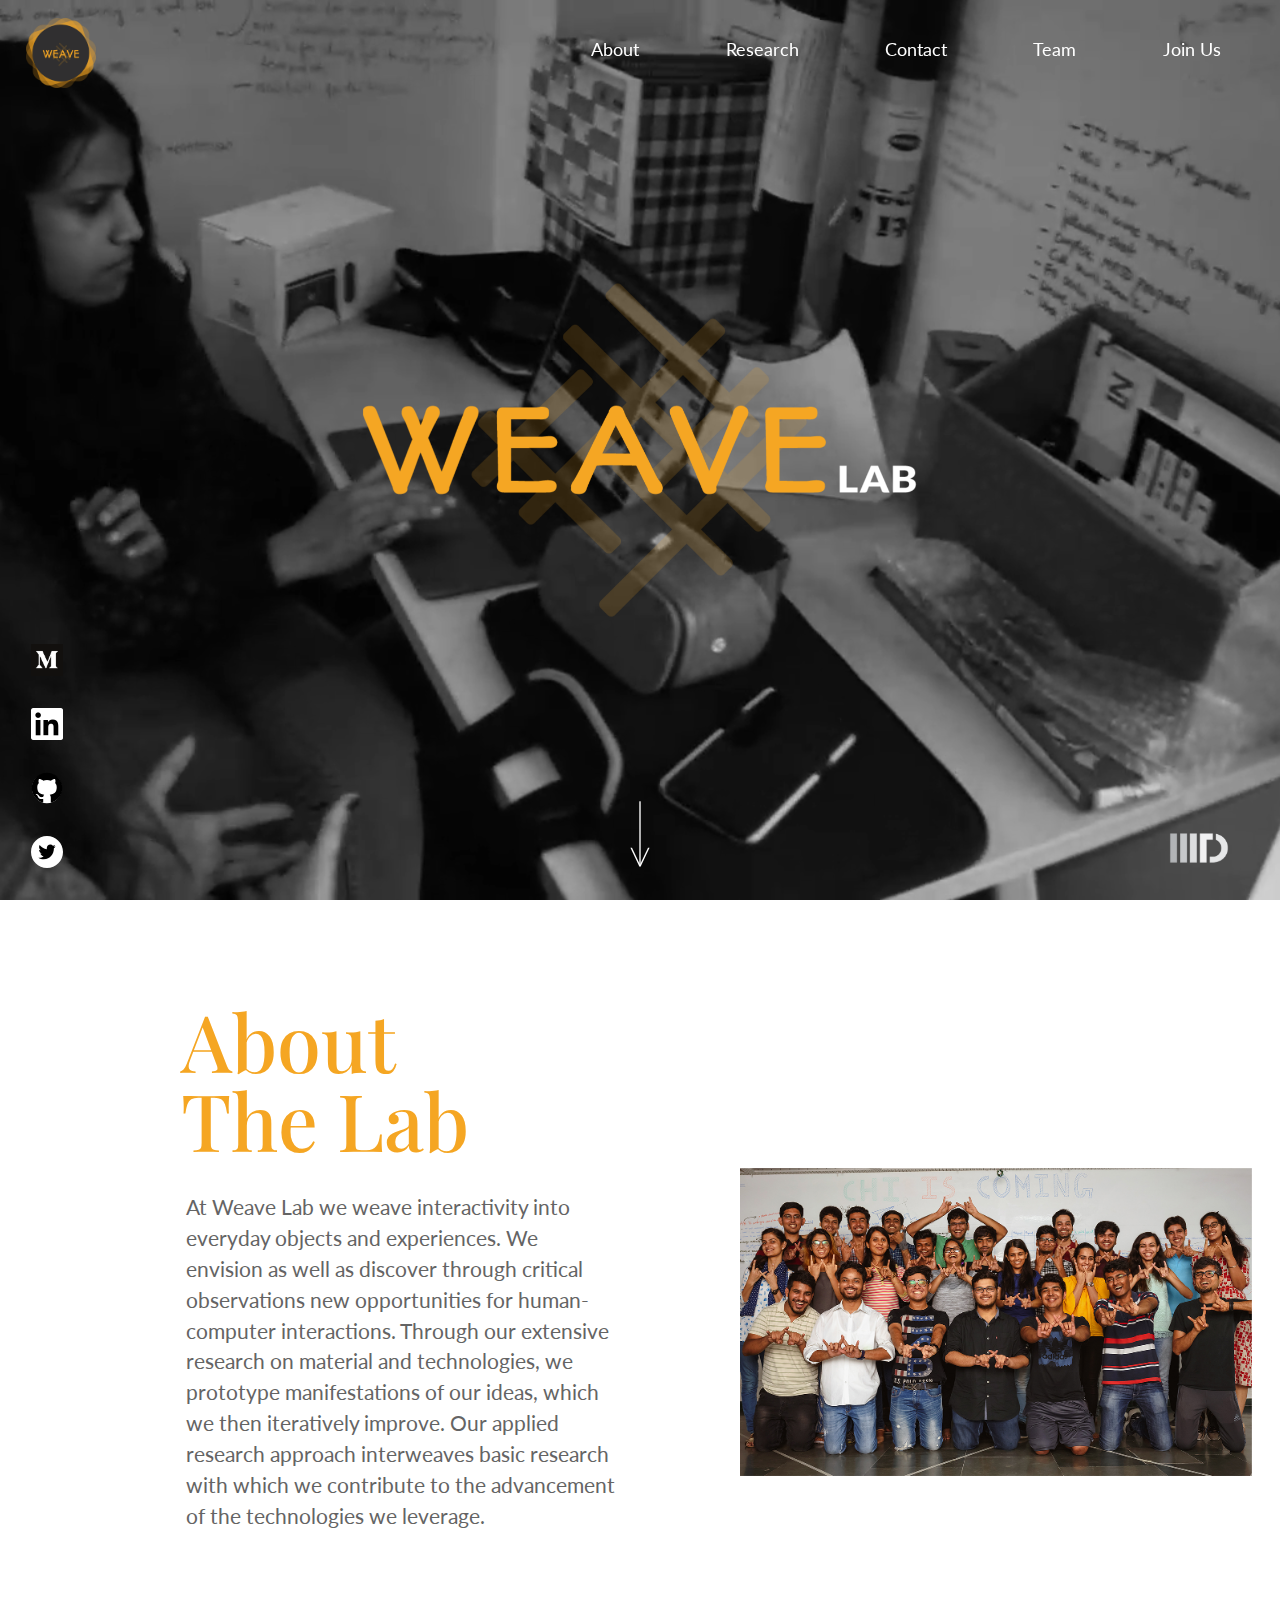
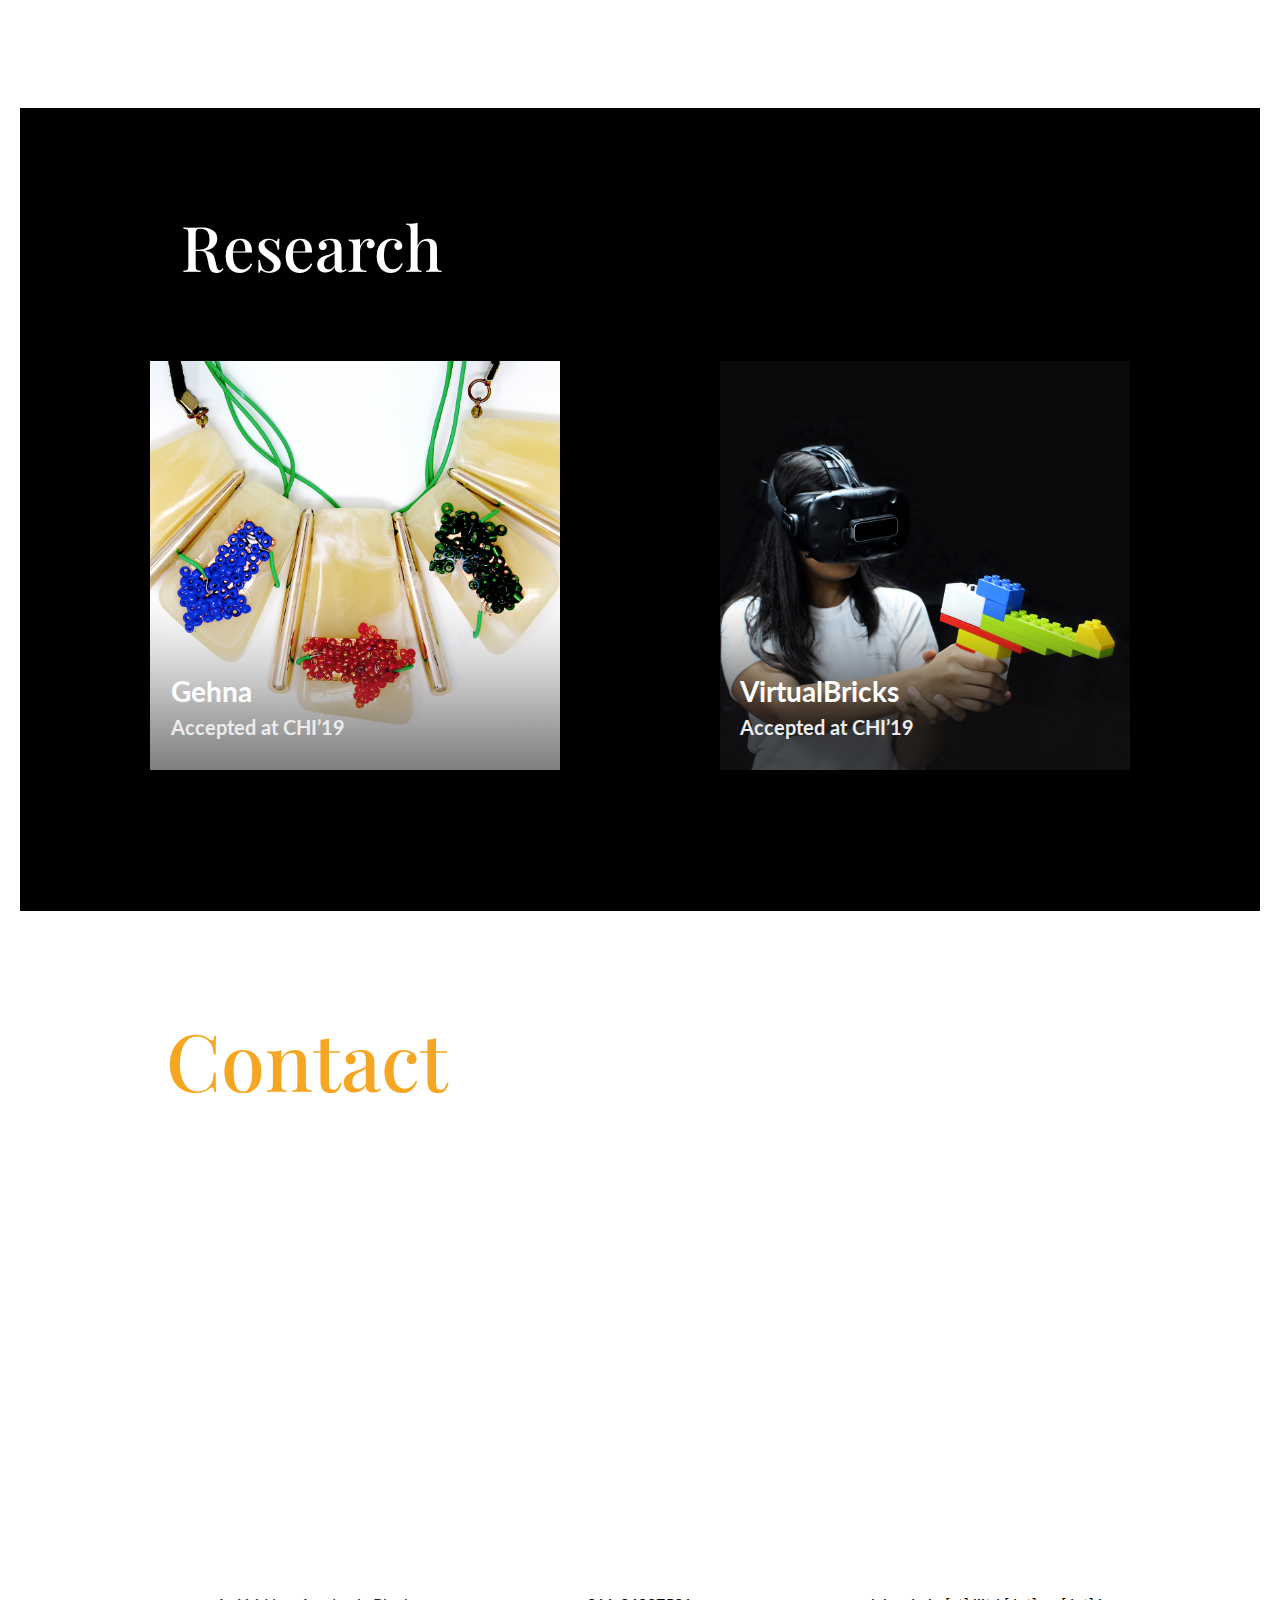
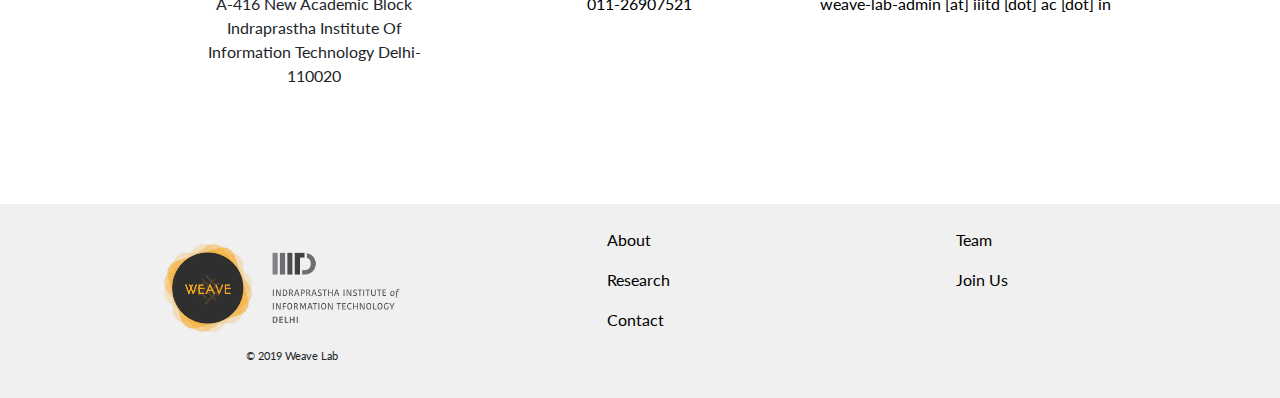
==== commit 2b10d4f5: "Update index.html" ====
--- a/index.html
+++ b/index.html
@@ -38,19 +38,19 @@
         <div class="collapse navbar-collapse" id="navbarNav">
             <ul class="navbar-nav  ml-auto">
                 <li class="nav-item">
-                    <a class="nav-link" href="#about">About</a>
-                </li>
-                <li class="nav-item">
-                    <a class="nav-link" id="researchDiv" href="#research">Research</a>
-                </li>
-                <li class="nav-item">
-                    <a class="nav-link" href="#contact">Contact</a>
-                </li>
-                <li class="nav-item">
-                    <a class="nav-link" href="docs/team.html">Team</a>
-                </li>
-                <li class="nav-item">
-                    <a class="nav-link" href="docs/joinus.html">Join Us</a>
+                    <a class="nav-link exp" href="#about"><span >About</span></a>
+                </li>
+                <li class="nav-item">
+                    <a class="nav-link exp" id="researchDiv" href="#research"><span>Research</span></a>
+                </li>
+                <li class="nav-item">
+                    <a class="nav-link exp" href="#contact"><span>Contact</span></a>
+                </li>
+                <li class="nav-item">
+                    <a class="nav-link exp" href="docs/team.html"><span >Team</span></a>
+                </li>
+                <li class="nav-item">
+                    <a class="nav-link exp" href="docs/joinus.html"><span>Join Us</span></a>
                 </li>
             </ul>
         </div>
